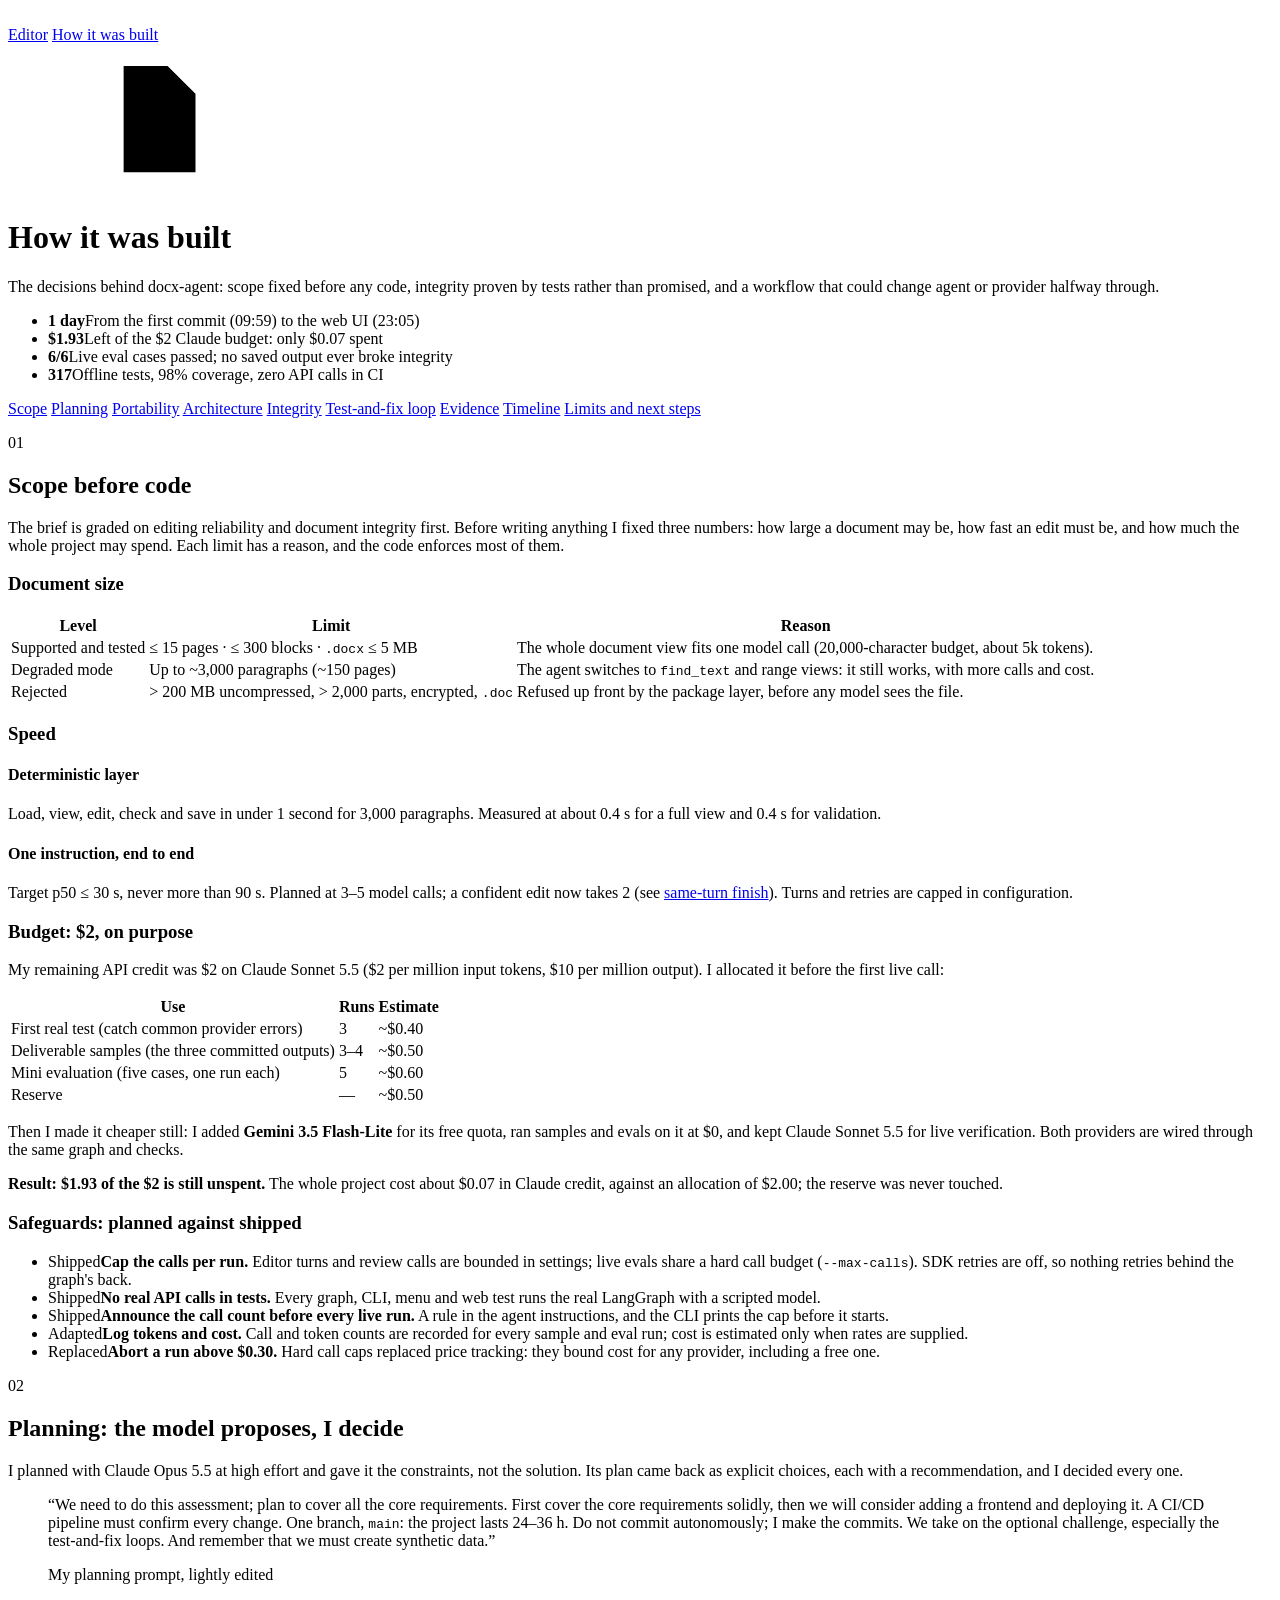
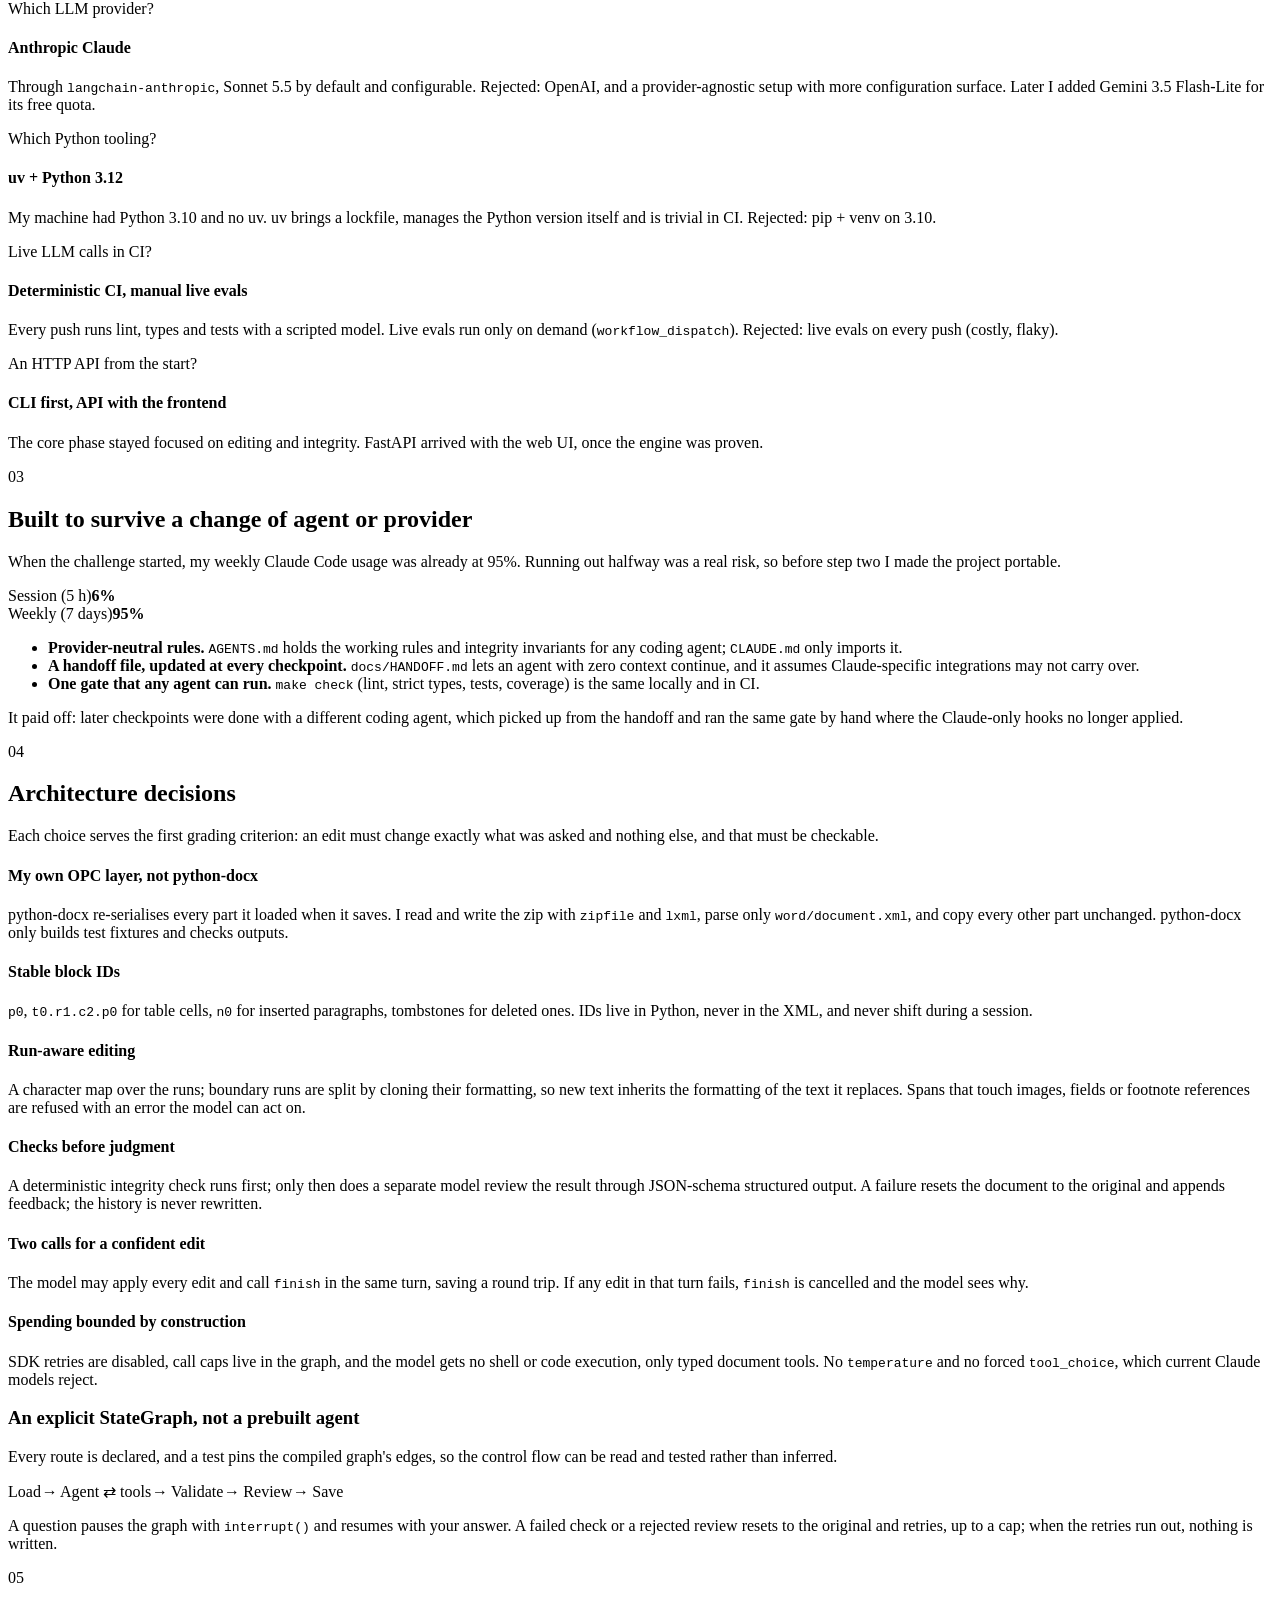
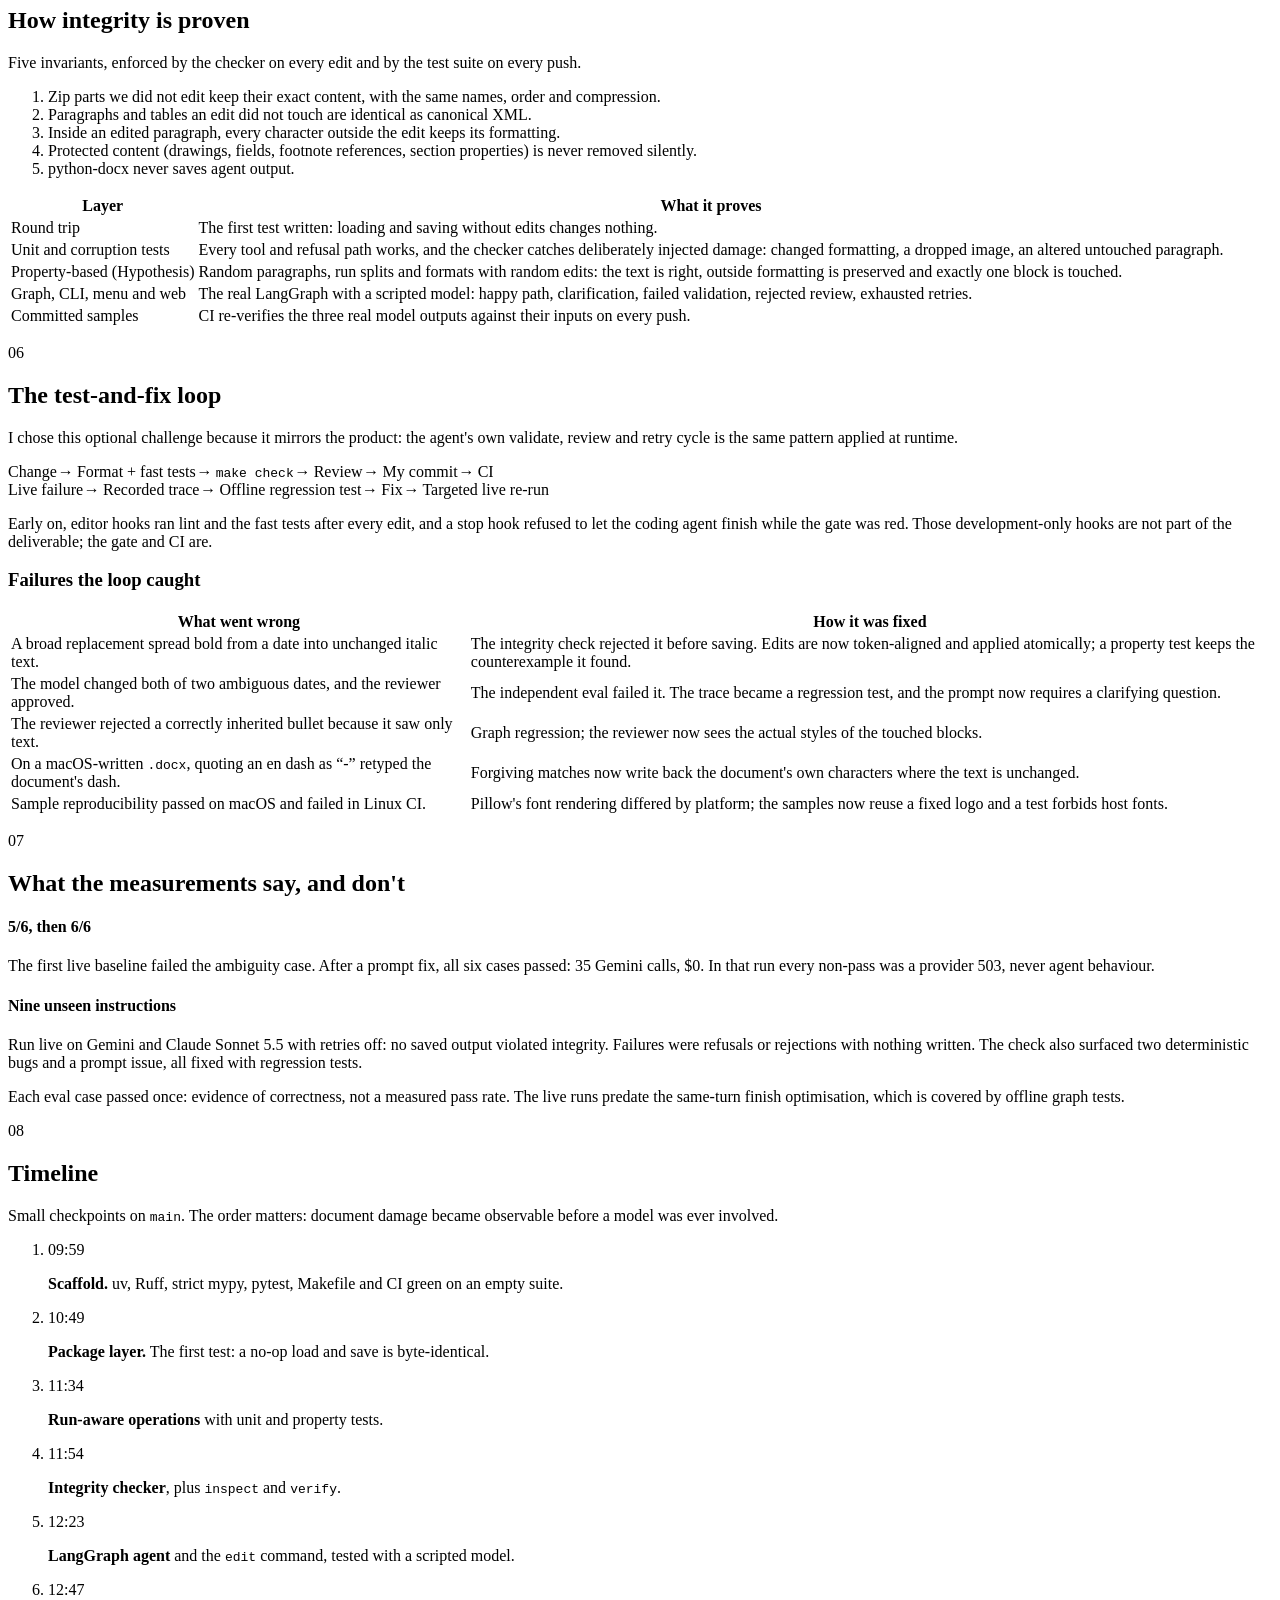
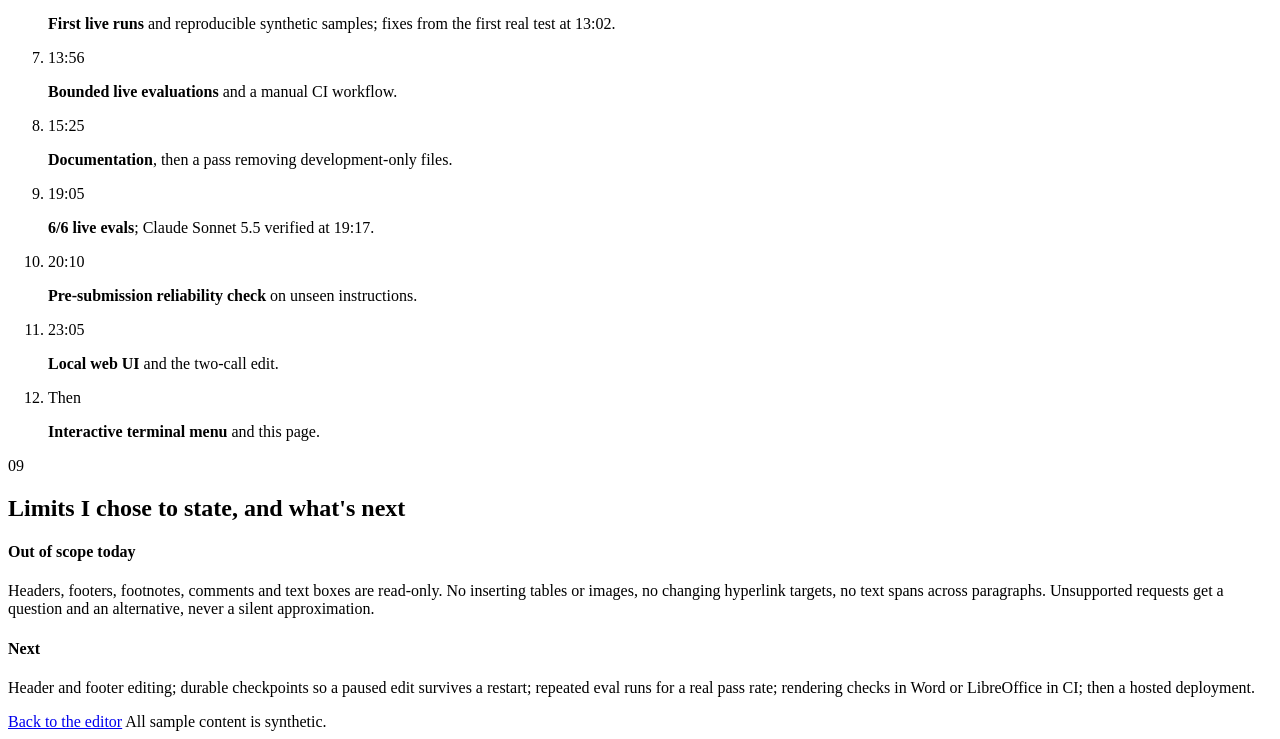
==== src/docx_agent/web/static/docs.html @ 36004777 "Final touches and small fixes" ====
<!doctype html>
<html lang="en">
<head>
  <meta charset="utf-8">
  <meta name="viewport" content="width=device-width, initial-scale=1">
  <meta name="theme-color" content="#f5f5f3">
  <title>How docx-agent was built</title>
  <meta name="description" content="The decisions behind docx-agent: scope set before code, integrity proven by tests, and a development loop built to survive a change of agent or provider.">
  <link rel="icon" href="data:image/svg+xml,%3Csvg xmlns='http://www.w3.org/2000/svg' viewBox='0 0 32 32'%3E%3Crect width='32' height='32' rx='7.2' fill='%23121316'/%3E%3Cpath d='M10 7.5h8l4.5 4.5v12.5H10z' fill='none' stroke='%23fff' stroke-width='1.75' stroke-linejoin='round'/%3E%3Cpath d='M13.5 16.5v5' stroke='%238db4ff' stroke-width='2' stroke-linecap='round'/%3E%3C/svg%3E">
  <link rel="preload" href="/static/fonts/MonaSans-latin.woff2" as="font" type="font/woff2" crossorigin>
  <link rel="stylesheet" href="/static/app.css">
</head>
<body>
  <svg width="0" height="0" class="sprite" aria-hidden="true">
    <symbol id="i-doc" viewBox="0 0 24 24"><path d="M6.5 3.5h7L18 8v12.5H6.5z"/><path d="M13.5 3.5V8H18"/></symbol>
  </svg>

  <main class="page page-docs">
    <nav class="topnav" aria-label="Sections">
      <a href="/">Editor</a>
      <a href="/docs" aria-current="page">How it was built</a>
    </nav>

    <header class="masthead">
      <div class="tile" aria-hidden="true">
        <svg class="glyph"><use href="#i-doc"/></svg>
        <span class="tile-caret"></span>
      </div>
      <h1>How it was built</h1>
      <p class="lede">The decisions behind docx-agent: scope fixed before any code, integrity proven by tests rather than promised, and a workflow that could change agent or provider halfway through.</p>
    </header>

    <ul class="facts" aria-label="Key figures">
      <li class="fact"><b>1 day</b><span>From the first commit (09:59) to the web UI (23:05)</span></li>
      <li class="fact"><b>$1.93</b><span>Left of the $2 Claude budget: only $0.07 spent</span></li>
      <li class="fact"><b>6/6</b><span>Live eval cases passed; no saved output ever broke integrity</span></li>
      <li class="fact"><b>317</b><span>Offline tests, 98% coverage, zero API calls in CI</span></li>
    </ul>

    <nav class="doc-index" aria-label="On this page">
      <a href="#scope">Scope</a>
      <a href="#planning">Planning</a>
      <a href="#portability">Portability</a>
      <a href="#architecture">Architecture</a>
      <a href="#integrity">Integrity</a>
      <a href="#loop">Test-and-fix loop</a>
      <a href="#evidence">Evidence</a>
      <a href="#timeline">Timeline</a>
      <a href="#limits">Limits and next steps</a>
    </nav>

    <!-- 01 -------------------------------------------------------------- -->
    <section class="doc-section" id="scope" aria-labelledby="scope-title">
      <p class="eyebrow">01</p>
      <h2 id="scope-title">Scope before code</h2>
      <p class="doc-lede">The brief is graded on editing reliability and document integrity first. Before writing anything I fixed three numbers: how large a document may be, how fast an edit must be, and how much the whole project may spend. Each limit has a reason, and the code enforces most of them.</p>

      <h3>Document size</h3>
      <div class="table-wrap">
        <table class="doc-table">
          <thead><tr><th scope="col">Level</th><th scope="col">Limit</th><th scope="col">Reason</th></tr></thead>
          <tbody>
            <tr><td>Supported and tested</td><td>≤ 15 pages · ≤ 300 blocks · <code>.docx</code> ≤ 5 MB</td><td>The whole document view fits one model call (20,000-character budget, about 5k tokens).</td></tr>
            <tr><td>Degraded mode</td><td>Up to ~3,000 paragraphs (~150 pages)</td><td>The agent switches to <code>find_text</code> and range views: it still works, with more calls and cost.</td></tr>
            <tr><td>Rejected</td><td>&gt; 200 MB uncompressed, &gt; 2,000 parts, encrypted, <code>.doc</code></td><td>Refused up front by the package layer, before any model sees the file.</td></tr>
          </tbody>
        </table>
      </div>

      <h3>Speed</h3>
      <div class="cards">
        <div class="card">
          <h4>Deterministic layer</h4>
          <p>Load, view, edit, check and save in under 1 second for 3,000 paragraphs. Measured at about 0.4 s for a full view and 0.4 s for validation.</p>
        </div>
        <div class="card">
          <h4>One instruction, end to end</h4>
          <p>Target p50 ≤ 30 s, never more than 90 s. Planned at 3–5 model calls; a confident edit now takes 2 (see <a href="#architecture">same-turn finish</a>). Turns and retries are capped in configuration.</p>
        </div>
      </div>

      <h3>Budget: $2, on purpose</h3>
      <p>My remaining API credit was $2 on Claude Sonnet 5.5 ($2 per million input tokens, $10 per million output). I allocated it before the first live call:</p>
      <div class="table-wrap">
        <table class="doc-table">
          <thead><tr><th scope="col">Use</th><th scope="col" class="num">Runs</th><th scope="col" class="num">Estimate</th></tr></thead>
          <tbody>
            <tr><td>First real test (catch common provider errors)</td><td class="num">3</td><td class="num">~$0.40</td></tr>
            <tr><td>Deliverable samples (the three committed outputs)</td><td class="num">3–4</td><td class="num">~$0.50</td></tr>
            <tr><td>Mini evaluation (five cases, one run each)</td><td class="num">5</td><td class="num">~$0.60</td></tr>
            <tr><td>Reserve</td><td class="num">—</td><td class="num">~$0.50</td></tr>
          </tbody>
        </table>
      </div>
      <p>Then I made it cheaper still: I added <b>Gemini 3.5 Flash-Lite</b> for its free quota, ran samples and evals on it at $0, and kept Claude Sonnet 5.5 for live verification. Both providers are wired through the same graph and checks.</p>
      <p class="callout"><b>Result: $1.93 of the $2 is still unspent.</b> The whole project cost about $0.07 in Claude credit, against an allocation of $2.00; the reserve was never touched.</p>

      <h3>Safeguards: planned against shipped</h3>
      <ul class="checklist">
        <li><span class="status is-shipped">Shipped</span><span><b>Cap the calls per run.</b> Editor turns and review calls are bounded in settings; live evals share a hard call budget (<code>--max-calls</code>). SDK retries are off, so nothing retries behind the graph's back.</span></li>
        <li><span class="status is-shipped">Shipped</span><span><b>No real API calls in tests.</b> Every graph, CLI, menu and web test runs the real LangGraph with a scripted model.</span></li>
        <li><span class="status is-shipped">Shipped</span><span><b>Announce the call count before every live run.</b> A rule in the agent instructions, and the CLI prints the cap before it starts.</span></li>
        <li><span class="status">Adapted</span><span><b>Log tokens and cost.</b> Call and token counts are recorded for every sample and eval run; cost is estimated only when rates are supplied.</span></li>
        <li><span class="status">Replaced</span><span><b>Abort a run above $0.30.</b> Hard call caps replaced price tracking: they bound cost for any provider, including a free one.</span></li>
      </ul>
    </section>

    <!-- 02 -------------------------------------------------------------- -->
    <section class="doc-section" id="planning" aria-labelledby="planning-title">
      <p class="eyebrow">02</p>
      <h2 id="planning-title">Planning: the model proposes, I decide</h2>
      <p class="doc-lede">I planned with Claude Opus 5.5 at high effort and gave it the constraints, not the solution. Its plan came back as explicit choices, each with a recommendation, and I decided every one.</p>

      <blockquote class="prompt">
        <p>“We need to do this assessment; plan to cover all the core requirements. First cover the core requirements solidly, then we will consider adding a frontend and deploying it. A CI/CD pipeline must confirm every change. One branch, <code>main</code>: the project lasts 24–36 h. Do not commit autonomously; I make the commits. We take on the optional challenge, especially the test-and-fix loops. And remember that we must create synthetic data.”</p>
        <footer>My planning prompt, lightly edited</footer>
      </blockquote>

      <div class="cards">
        <div class="card">
          <p class="card-q">Which LLM provider?</p>
          <h4>Anthropic Claude</h4>
          <p>Through <code>langchain-anthropic</code>, Sonnet 5.5 by default and configurable. Rejected: OpenAI, and a provider-agnostic setup with more configuration surface. Later I added Gemini 3.5 Flash-Lite for its free quota.</p>
        </div>
        <div class="card">
          <p class="card-q">Which Python tooling?</p>
          <h4>uv + Python 3.12</h4>
          <p>My machine had Python 3.10 and no uv. uv brings a lockfile, manages the Python version itself and is trivial in CI. Rejected: pip + venv on 3.10.</p>
        </div>
        <div class="card">
          <p class="card-q">Live LLM calls in CI?</p>
          <h4>Deterministic CI, manual live evals</h4>
          <p>Every push runs lint, types and tests with a scripted model. Live evals run only on demand (<code>workflow_dispatch</code>). Rejected: live evals on every push (costly, flaky).</p>
        </div>
        <div class="card">
          <p class="card-q">An HTTP API from the start?</p>
          <h4>CLI first, API with the frontend</h4>
          <p>The core phase stayed focused on editing and integrity. FastAPI arrived with the web UI, once the engine was proven.</p>
        </div>
      </div>
    </section>

    <!-- 03 -------------------------------------------------------------- -->
    <section class="doc-section" id="portability" aria-labelledby="portability-title">
      <p class="eyebrow">03</p>
      <h2 id="portability-title">Built to survive a change of agent or provider</h2>
      <p class="doc-lede">When the challenge started, my weekly Claude Code usage was already at 95%. Running out halfway was a real risk, so before step two I made the project portable.</p>
      <div class="usage" role="img" aria-label="Claude Code usage at the start: session 6%, weekly 95%">
        <div class="usage-row"><span>Session (5 h)</span><span class="usage-bar"><i style="width: 6%"></i></span><b>6%</b></div>
        <div class="usage-row"><span>Weekly (7 days)</span><span class="usage-bar is-high"><i style="width: 95%"></i></span><b>95%</b></div>
      </div>
      <ul class="plain-list">
        <li><b>Provider-neutral rules.</b> <code>AGENTS.md</code> holds the working rules and integrity invariants for any coding agent; <code>CLAUDE.md</code> only imports it.</li>
        <li><b>A handoff file, updated at every checkpoint.</b> <code>docs/HANDOFF.md</code> lets an agent with zero context continue, and it assumes Claude-specific integrations may not carry over.</li>
        <li><b>One gate that any agent can run.</b> <code>make check</code> (lint, strict types, tests, coverage) is the same locally and in CI.</li>
      </ul>
      <p class="callout">It paid off: later checkpoints were done with a different coding agent, which picked up from the handoff and ran the same gate by hand where the Claude-only hooks no longer applied.</p>
    </section>

    <!-- 04 -------------------------------------------------------------- -->
    <section class="doc-section" id="architecture" aria-labelledby="architecture-title">
      <p class="eyebrow">04</p>
      <h2 id="architecture-title">Architecture decisions</h2>
      <p class="doc-lede">Each choice serves the first grading criterion: an edit must change exactly what was asked and nothing else, and that must be checkable.</p>

      <div class="cards">
        <div class="card">
          <h4>My own OPC layer, not python-docx</h4>
          <p>python-docx re-serialises every part it loaded when it saves. I read and write the zip with <code>zipfile</code> and <code>lxml</code>, parse only <code>word/document.xml</code>, and copy every other part unchanged. python-docx only builds test fixtures and checks outputs.</p>
        </div>
        <div class="card">
          <h4>Stable block IDs</h4>
          <p><code>p0</code>, <code>t0.r1.c2.p0</code> for table cells, <code>n0</code> for inserted paragraphs, tombstones for deleted ones. IDs live in Python, never in the XML, and never shift during a session.</p>
        </div>
        <div class="card">
          <h4>Run-aware editing</h4>
          <p>A character map over the runs; boundary runs are split by cloning their formatting, so new text inherits the formatting of the text it replaces. Spans that touch images, fields or footnote references are refused with an error the model can act on.</p>
        </div>
        <div class="card">
          <h4>Checks before judgment</h4>
          <p>A deterministic integrity check runs first; only then does a separate model review the result through JSON-schema structured output. A failure resets the document to the original and appends feedback; the history is never rewritten.</p>
        </div>
        <div class="card">
          <h4>Two calls for a confident edit</h4>
          <p>The model may apply every edit and call <code>finish</code> in the same turn, saving a round trip. If any edit in that turn fails, <code>finish</code> is cancelled and the model sees why.</p>
        </div>
        <div class="card">
          <h4>Spending bounded by construction</h4>
          <p>SDK retries are disabled, call caps live in the graph, and the model gets no shell or code execution, only typed document tools. No <code>temperature</code> and no forced <code>tool_choice</code>, which current Claude models reject.</p>
        </div>
      </div>

      <h3>An explicit StateGraph, not a prebuilt agent</h3>
      <p>Every route is declared, and a test pins the compiled graph's edges, so the control flow can be read and tested rather than inferred.</p>
      <div class="flow" aria-label="Graph: load, agent and tools, validate, review, save">
        <span>Load</span><i aria-hidden="true">→</i>
        <span>Agent ⇄ tools</span><i aria-hidden="true">→</i>
        <span>Validate</span><i aria-hidden="true">→</i>
        <span>Review</span><i aria-hidden="true">→</i>
        <span class="is-end">Save</span>
      </div>
      <p class="caption flow-note">A question pauses the graph with <code>interrupt()</code> and resumes with your answer. A failed check or a rejected review resets to the original and retries, up to a cap; when the retries run out, nothing is written.</p>
    </section>

    <!-- 05 -------------------------------------------------------------- -->
    <section class="doc-section" id="integrity" aria-labelledby="integrity-title">
      <p class="eyebrow">05</p>
      <h2 id="integrity-title">How integrity is proven</h2>
      <p class="doc-lede">Five invariants, enforced by the checker on every edit and by the test suite on every push.</p>
      <ol class="invariants">
        <li>Zip parts we did not edit keep their exact content, with the same names, order and compression.</li>
        <li>Paragraphs and tables an edit did not touch are identical as canonical XML.</li>
        <li>Inside an edited paragraph, every character outside the edit keeps its formatting.</li>
        <li>Protected content (drawings, fields, footnote references, section properties) is never removed silently.</li>
        <li>python-docx never saves agent output.</li>
      </ol>
      <div class="table-wrap">
        <table class="doc-table">
          <thead><tr><th scope="col">Layer</th><th scope="col">What it proves</th></tr></thead>
          <tbody>
            <tr><td>Round trip</td><td>The first test written: loading and saving without edits changes nothing.</td></tr>
            <tr><td>Unit and corruption tests</td><td>Every tool and refusal path works, and the checker catches deliberately injected damage: changed formatting, a dropped image, an altered untouched paragraph.</td></tr>
            <tr><td>Property-based (Hypothesis)</td><td>Random paragraphs, run splits and formats with random edits: the text is right, outside formatting is preserved and exactly one block is touched.</td></tr>
            <tr><td>Graph, CLI, menu and web</td><td>The real LangGraph with a scripted model: happy path, clarification, failed validation, rejected review, exhausted retries.</td></tr>
            <tr><td>Committed samples</td><td>CI re-verifies the three real model outputs against their inputs on every push.</td></tr>
          </tbody>
        </table>
      </div>
    </section>

    <!-- 06 -------------------------------------------------------------- -->
    <section class="doc-section" id="loop" aria-labelledby="loop-title">
      <p class="eyebrow">06</p>
      <h2 id="loop-title">The test-and-fix loop</h2>
      <p class="doc-lede">I chose this optional challenge because it mirrors the product: the agent's own validate, review and retry cycle is the same pattern applied at runtime.</p>
      <div class="flow" aria-label="Development loop">
        <span>Change</span><i aria-hidden="true">→</i>
        <span>Format + fast tests</span><i aria-hidden="true">→</i>
        <span><code>make check</code></span><i aria-hidden="true">→</i>
        <span>Review</span><i aria-hidden="true">→</i>
        <span>My commit</span><i aria-hidden="true">→</i>
        <span class="is-end">CI</span>
      </div>
      <div class="flow" aria-label="Live failure loop">
        <span>Live failure</span><i aria-hidden="true">→</i>
        <span>Recorded trace</span><i aria-hidden="true">→</i>
        <span>Offline regression test</span><i aria-hidden="true">→</i>
        <span>Fix</span><i aria-hidden="true">→</i>
        <span class="is-end">Targeted live re-run</span>
      </div>
      <p>Early on, editor hooks ran lint and the fast tests after every edit, and a stop hook refused to let the coding agent finish while the gate was red. Those development-only hooks are not part of the deliverable; the gate and CI are.</p>

      <h3>Failures the loop caught</h3>
      <div class="table-wrap">
        <table class="doc-table">
          <thead><tr><th scope="col">What went wrong</th><th scope="col">How it was fixed</th></tr></thead>
          <tbody>
            <tr><td>A broad replacement spread bold from a date into unchanged italic text.</td><td>The integrity check rejected it before saving. Edits are now token-aligned and applied atomically; a property test keeps the counterexample it found.</td></tr>
            <tr><td>The model changed both of two ambiguous dates, and the reviewer approved.</td><td>The independent eval failed it. The trace became a regression test, and the prompt now requires a clarifying question.</td></tr>
            <tr><td>The reviewer rejected a correctly inherited bullet because it saw only text.</td><td>Graph regression; the reviewer now sees the actual styles of the touched blocks.</td></tr>
            <tr><td>On a macOS-written <code>.docx</code>, quoting an en dash as “-” retyped the document's dash.</td><td>Forgiving matches now write back the document's own characters where the text is unchanged.</td></tr>
            <tr><td>Sample reproducibility passed on macOS and failed in Linux CI.</td><td>Pillow's font rendering differed by platform; the samples now reuse a fixed logo and a test forbids host fonts.</td></tr>
          </tbody>
        </table>
      </div>
    </section>

    <!-- 07 -------------------------------------------------------------- -->
    <section class="doc-section" id="evidence" aria-labelledby="evidence-title">
      <p class="eyebrow">07</p>
      <h2 id="evidence-title">What the measurements say, and don't</h2>
      <div class="cards">
        <div class="card">
          <h4>5/6, then 6/6</h4>
          <p>The first live baseline failed the ambiguity case. After a prompt fix, all six cases passed: 35 Gemini calls, $0. In that run every non-pass was a provider 503, never agent behaviour.</p>
        </div>
        <div class="card">
          <h4>Nine unseen instructions</h4>
          <p>Run live on Gemini and Claude Sonnet 5.5 with retries off: no saved output violated integrity. Failures were refusals or rejections with nothing written. The check also surfaced two deterministic bugs and a prompt issue, all fixed with regression tests.</p>
        </div>
      </div>
      <p class="callout">Each eval case passed once: evidence of correctness, not a measured pass rate. The live runs predate the same-turn finish optimisation, which is covered by offline graph tests.</p>
    </section>

    <!-- 08 -------------------------------------------------------------- -->
    <section class="doc-section" id="timeline" aria-labelledby="timeline-title">
      <p class="eyebrow">08</p>
      <h2 id="timeline-title">Timeline</h2>
      <p class="doc-lede">Small checkpoints on <code>main</code>. The order matters: document damage became observable before a model was ever involved.</p>
      <ol class="timeline">
        <li><time>09:59</time><p><b>Scaffold.</b> uv, Ruff, strict mypy, pytest, Makefile and CI green on an empty suite.</p></li>
        <li><time>10:49</time><p><b>Package layer.</b> The first test: a no-op load and save is byte-identical.</p></li>
        <li><time>11:34</time><p><b>Run-aware operations</b> with unit and property tests.</p></li>
        <li><time>11:54</time><p><b>Integrity checker</b>, plus <code>inspect</code> and <code>verify</code>.</p></li>
        <li><time>12:23</time><p><b>LangGraph agent</b> and the <code>edit</code> command, tested with a scripted model.</p></li>
        <li><time>12:47</time><p><b>First live runs</b> and reproducible synthetic samples; fixes from the first real test at 13:02.</p></li>
        <li><time>13:56</time><p><b>Bounded live evaluations</b> and a manual CI workflow.</p></li>
        <li><time>15:25</time><p><b>Documentation</b>, then a pass removing development-only files.</p></li>
        <li><time>19:05</time><p><b>6/6 live evals</b>; Claude Sonnet 5.5 verified at 19:17.</p></li>
        <li><time>20:10</time><p><b>Pre-submission reliability check</b> on unseen instructions.</p></li>
        <li><time>23:05</time><p><b>Local web UI</b> and the two-call edit.</p></li>
        <li><time>Then</time><p><b>Interactive terminal menu</b> and this page.</p></li>
      </ol>
    </section>

    <!-- 09 -------------------------------------------------------------- -->
    <section class="doc-section" id="limits" aria-labelledby="limits-title">
      <p class="eyebrow">09</p>
      <h2 id="limits-title">Limits I chose to state, and what's next</h2>
      <div class="cards">
        <div class="card">
          <h4>Out of scope today</h4>
          <p>Headers, footers, footnotes, comments and text boxes are read-only. No inserting tables or images, no changing hyperlink targets, no text spans across paragraphs. Unsupported requests get a question and an alternative, never a silent approximation.</p>
        </div>
        <div class="card">
          <h4>Next</h4>
          <p>Header and footer editing; durable checkpoints so a paused edit survives a restart; repeated eval runs for a real pass rate; rendering checks in Word or LibreOffice in CI; then a hosted deployment.</p>
        </div>
      </div>
    </section>

    <footer class="foot caption">
      <a class="action-link small" href="/">Back to the editor</a>
      <span>All sample content is synthetic.</span>
    </footer>
  </main>
</body>
</html>
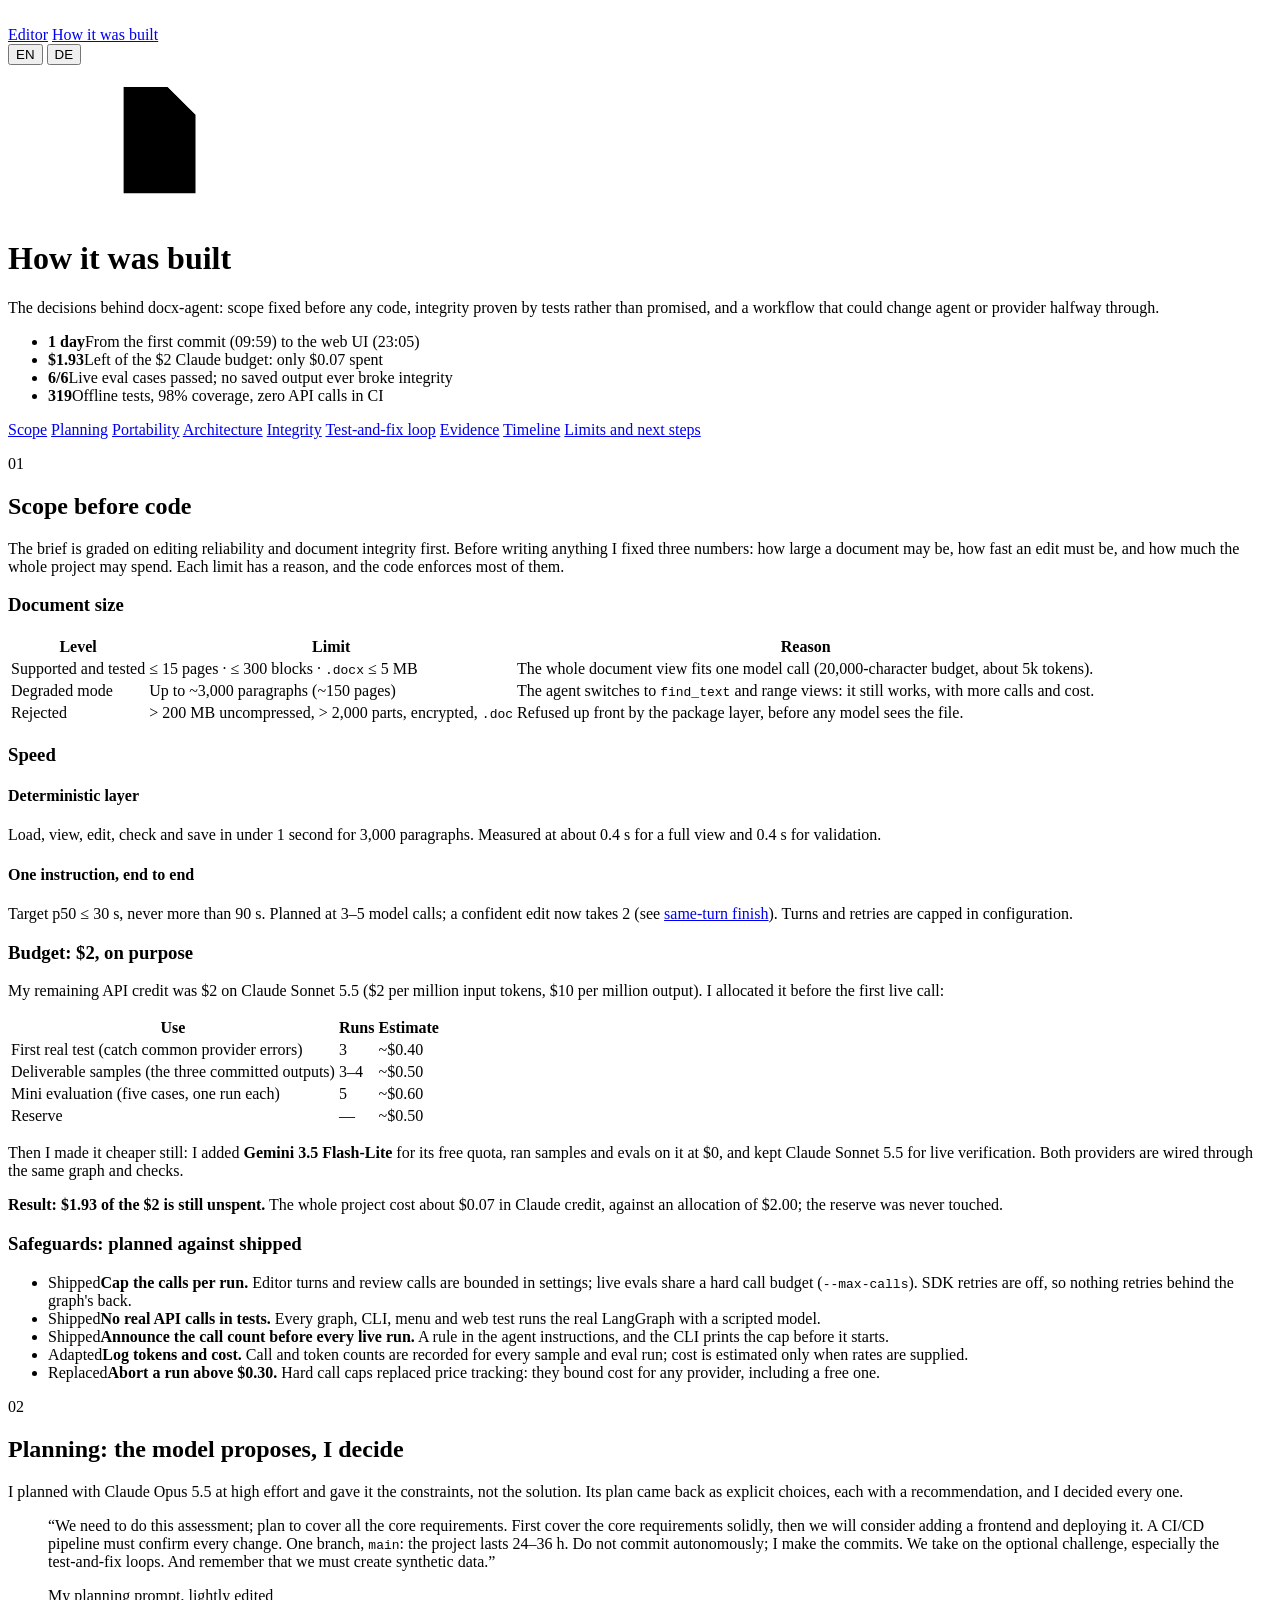
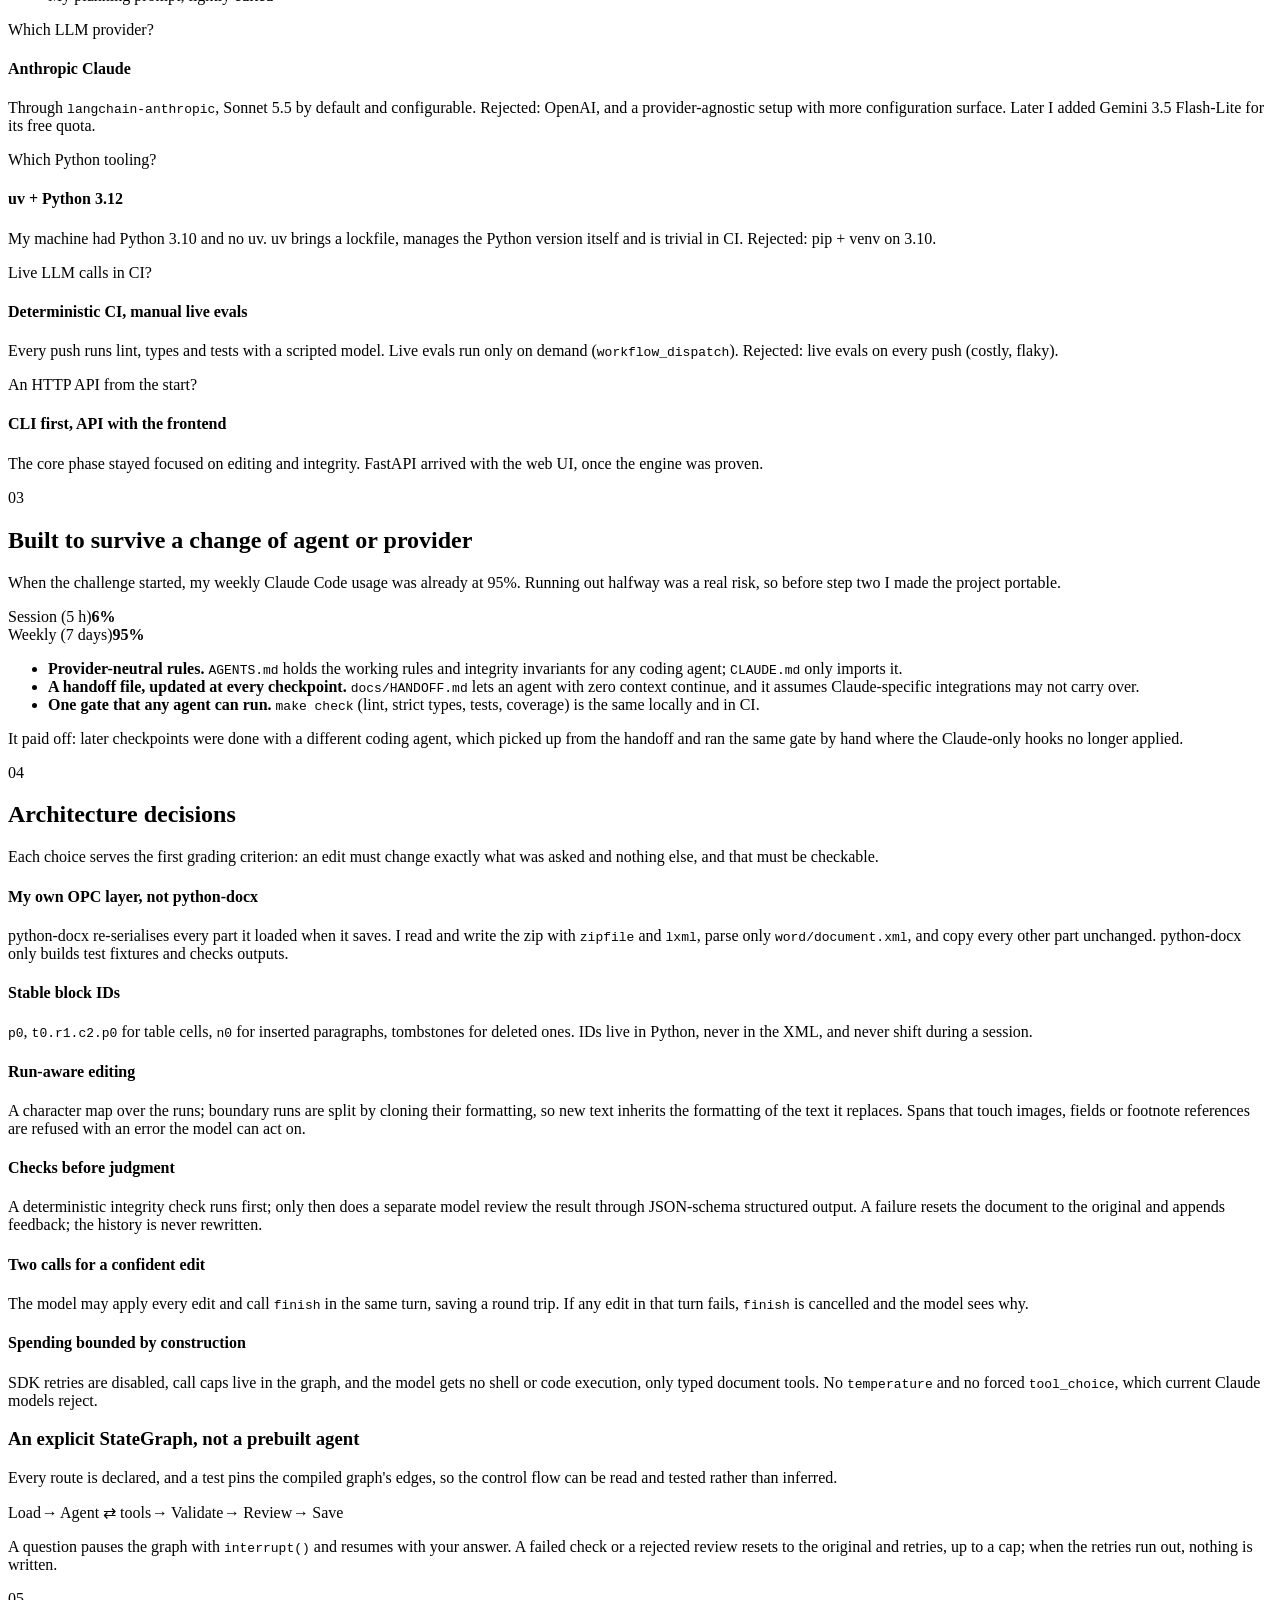
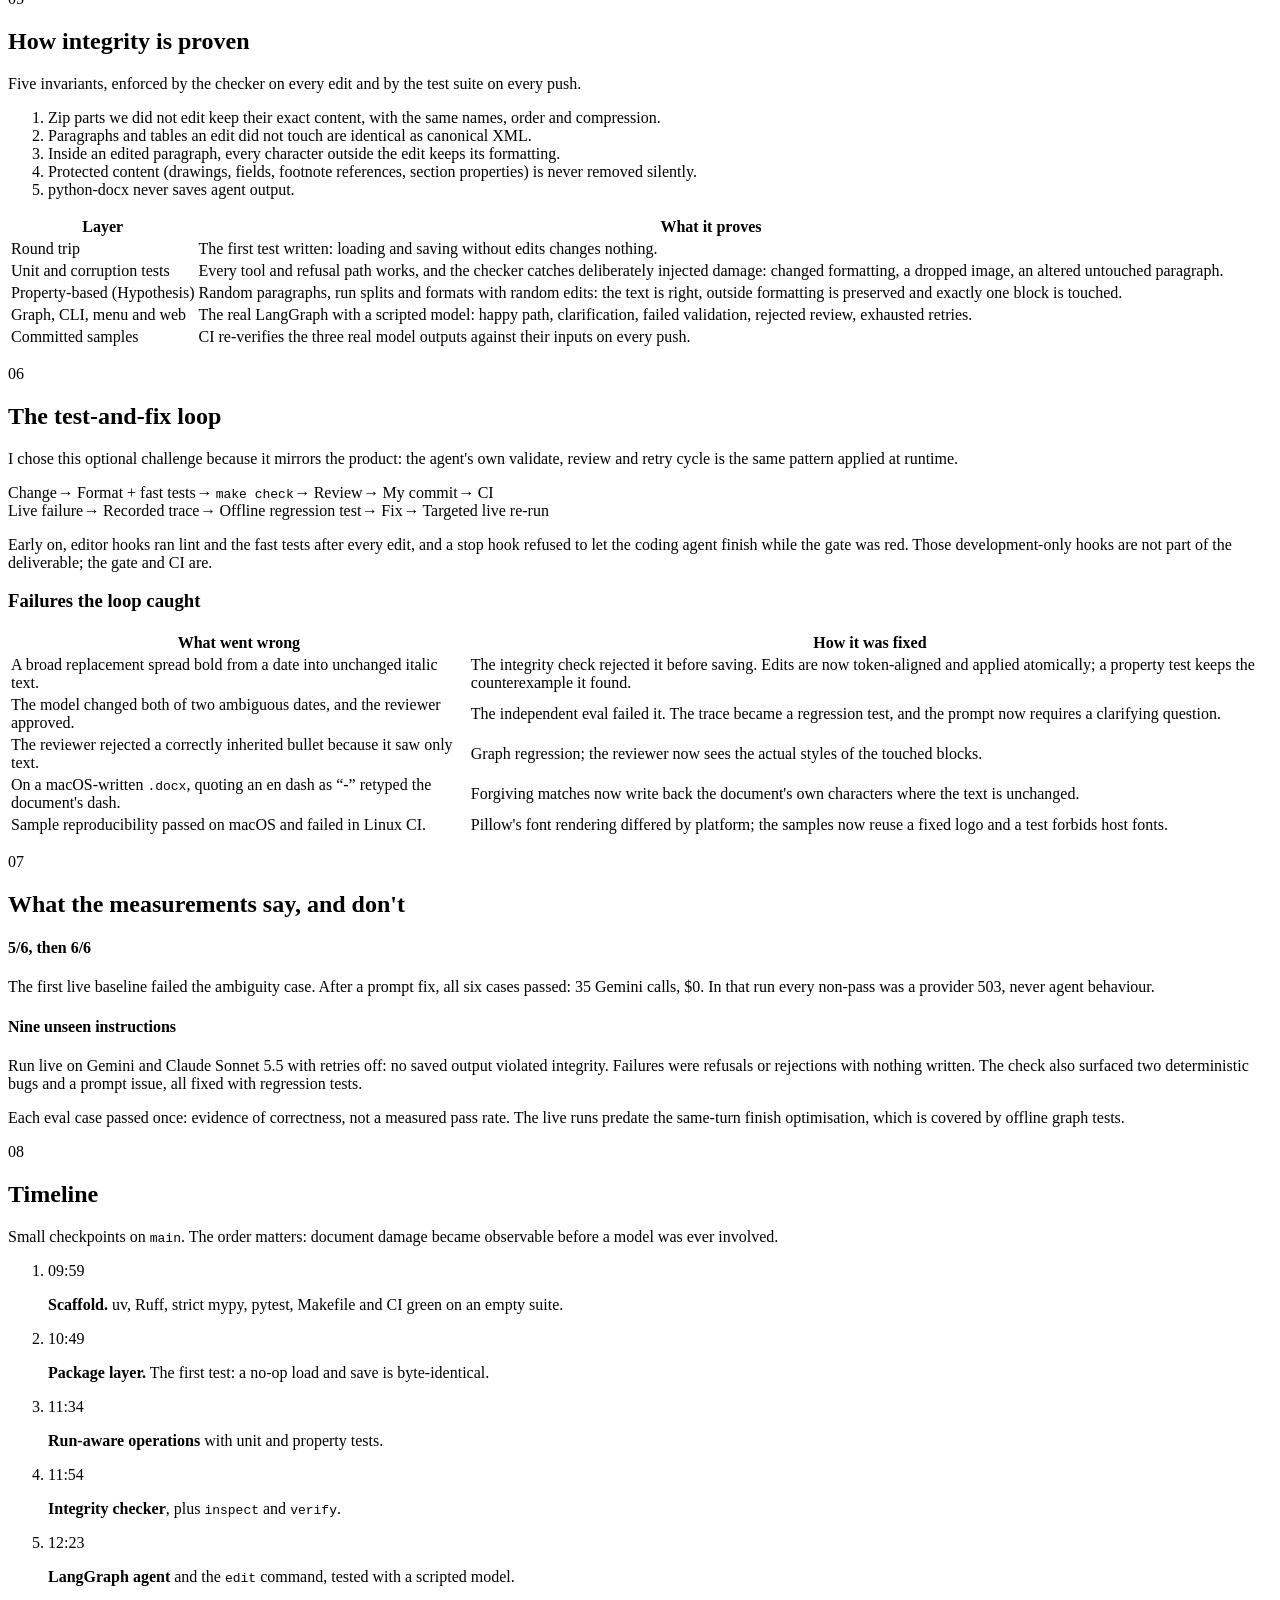
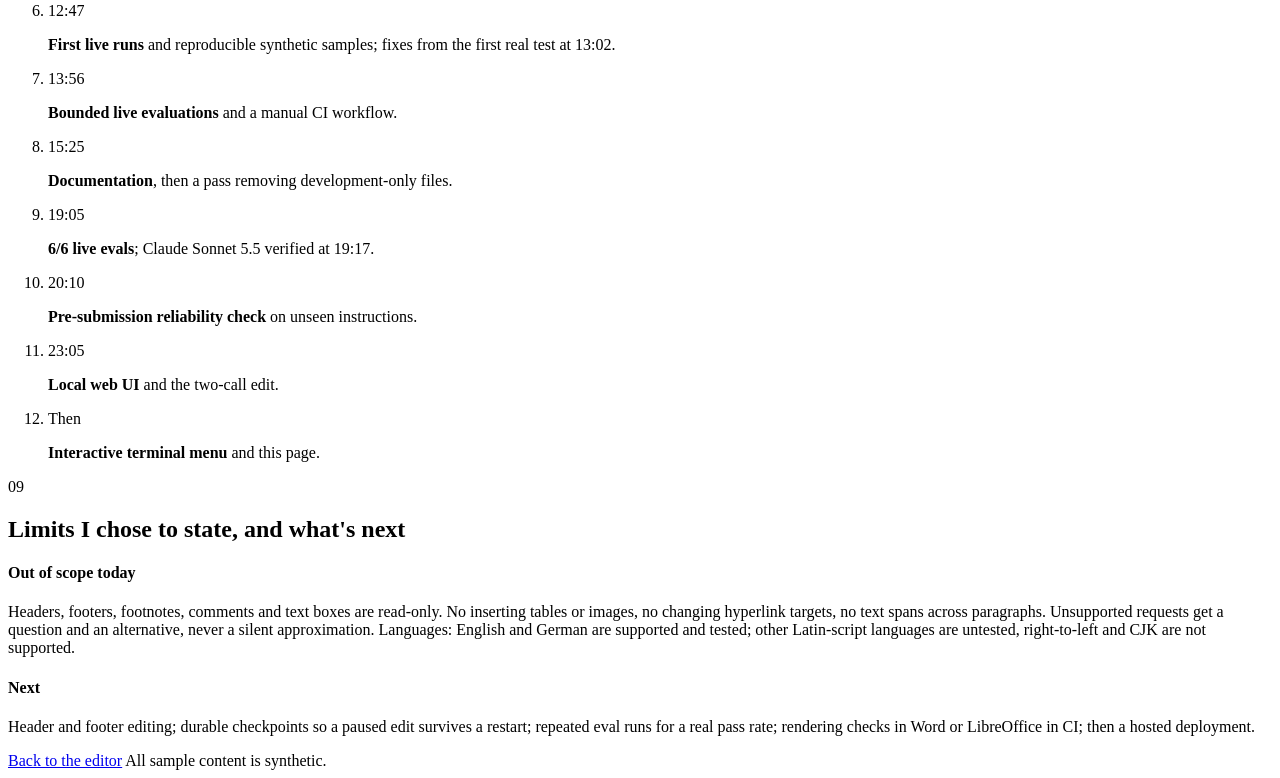
==== commit ba383701: "Add german for the website" ====
--- a/src/docx_agent/web/static/docs.html
+++ b/src/docx_agent/web/static/docs.html
@@ -9,17 +9,26 @@
   <link rel="icon" href="data:image/svg+xml,%3Csvg xmlns='http://www.w3.org/2000/svg' viewBox='0 0 32 32'%3E%3Crect width='32' height='32' rx='7.2' fill='%23121316'/%3E%3Cpath d='M10 7.5h8l4.5 4.5v12.5H10z' fill='none' stroke='%23fff' stroke-width='1.75' stroke-linejoin='round'/%3E%3Cpath d='M13.5 16.5v5' stroke='%238db4ff' stroke-width='2' stroke-linecap='round'/%3E%3C/svg%3E">
   <link rel="preload" href="/static/fonts/MonaSans-latin.woff2" as="font" type="font/woff2" crossorigin>
   <link rel="stylesheet" href="/static/app.css">
+  <script type="module" src="/static/i18n.js"></script>
 </head>
-<body>
+<body data-title-key="docs.title">
   <svg width="0" height="0" class="sprite" aria-hidden="true">
     <symbol id="i-doc" viewBox="0 0 24 24"><path d="M6.5 3.5h7L18 8v12.5H6.5z"/><path d="M13.5 3.5V8H18"/></symbol>
   </svg>
 
   <main class="page page-docs">
-    <nav class="topnav" aria-label="Sections">
-      <a href="/">Editor</a>
-      <a href="/docs" aria-current="page">How it was built</a>
-    </nav>
+    <div class="topbar">
+      <nav class="topnav" aria-label="Sections" data-i18n-aria="nav.label">
+        <a href="/" data-i18n="nav.editor">Editor</a>
+        <a href="/docs" aria-current="page" data-i18n="nav.docs">How it was built</a>
+      </nav>
+      <div class="langswitch" role="group" aria-label="Language" data-i18n-aria="lang.label">
+        <button type="button" data-set-lang="en" lang="en" aria-pressed="true">EN</button>
+        <button type="button" data-set-lang="de" lang="de" aria-pressed="false">DE</button>
+      </div>
+    </div>
+
+    <div data-lang="en" lang="en">
 
     <header class="masthead">
       <div class="tile" aria-hidden="true">
@@ -34,7 +43,7 @@
       <li class="fact"><b>1 day</b><span>From the first commit (09:59) to the web UI (23:05)</span></li>
       <li class="fact"><b>$1.93</b><span>Left of the $2 Claude budget: only $0.07 spent</span></li>
       <li class="fact"><b>6/6</b><span>Live eval cases passed; no saved output ever broke integrity</span></li>
-      <li class="fact"><b>317</b><span>Offline tests, 98% coverage, zero API calls in CI</span></li>
+      <li class="fact"><b>319</b><span>Offline tests, 98% coverage, zero API calls in CI</span></li>
     </ul>
 
     <nav class="doc-index" aria-label="On this page">
@@ -310,7 +319,7 @@
       <div class="cards">
         <div class="card">
           <h4>Out of scope today</h4>
-          <p>Headers, footers, footnotes, comments and text boxes are read-only. No inserting tables or images, no changing hyperlink targets, no text spans across paragraphs. Unsupported requests get a question and an alternative, never a silent approximation.</p>
+          <p>Headers, footers, footnotes, comments and text boxes are read-only. No inserting tables or images, no changing hyperlink targets, no text spans across paragraphs. Unsupported requests get a question and an alternative, never a silent approximation. Languages: English and German are supported and tested; other Latin-script languages are untested, right-to-left and CJK are not supported.</p>
         </div>
         <div class="card">
           <h4>Next</h4>
@@ -323,6 +332,312 @@
       <a class="action-link small" href="/">Back to the editor</a>
       <span>All sample content is synthetic.</span>
     </footer>
+    </div>
+
+    <div data-lang="de" lang="de" hidden>
+    <header class="masthead">
+      <div class="tile" aria-hidden="true">
+        <svg class="glyph"><use href="#i-doc"/></svg>
+        <span class="tile-caret"></span>
+      </div>
+      <h1>Wie es entstand</h1>
+      <p class="lede">Die Entscheidungen hinter docx-agent: Umfang festgelegt, bevor Code entstand, Integrität durch Tests belegt statt versprochen, und ein Ablauf, der mittendrin Agent oder Anbieter wechseln konnte.</p>
+    </header>
+
+    <ul class="facts" aria-label="Kennzahlen">
+      <li class="fact"><b>1 Tag</b><span>Vom ersten Commit (09:59) bis zur Web-Oberfläche (23:05)</span></li>
+      <li class="fact"><b>$1,93</b><span>Vom $2-Budget für Claude übrig: nur $0,07 ausgegeben</span></li>
+      <li class="fact"><b>6/6</b><span>Live-Evaluationsfälle bestanden; keine gespeicherte Ausgabe verletzte je die Integrität</span></li>
+      <li class="fact"><b>319</b><span>Offline-Tests, 98 % Coverage, keine API-Aufrufe in CI</span></li>
+    </ul>
+
+    <nav class="doc-index" aria-label="Auf dieser Seite">
+      <a href="#de-scope">Umfang</a>
+      <a href="#de-planning">Planung</a>
+      <a href="#de-portability">Portabilität</a>
+      <a href="#de-architecture">Architektur</a>
+      <a href="#de-integrity">Integrität</a>
+      <a href="#de-loop">Test-und-Fix-Schleife</a>
+      <a href="#de-evidence">Nachweise</a>
+      <a href="#de-timeline">Zeitleiste</a>
+      <a href="#de-limits">Grenzen und nächste Schritte</a>
+    </nav>
+
+    <!-- 01 -------------------------------------------------------------- -->
+    <section class="doc-section" id="de-scope" aria-labelledby="de-scope-title">
+      <p class="eyebrow">01</p>
+      <h2 id="de-scope-title">Umfang vor Code</h2>
+      <p class="doc-lede">Bewertet wird zuerst die Zuverlässigkeit der Bearbeitung und die Integrität des Dokuments. Bevor ich etwas schrieb, legte ich drei Zahlen fest: wie groß ein Dokument sein darf, wie schnell eine Bearbeitung sein muss und wie viel das ganze Projekt kosten darf. Jede Grenze hat einen Grund, und der Code setzt die meisten davon durch.</p>
+
+      <h3>Dokumentgröße</h3>
+      <div class="table-wrap">
+        <table class="doc-table">
+          <thead><tr><th scope="col">Stufe</th><th scope="col">Grenze</th><th scope="col">Grund</th></tr></thead>
+          <tbody>
+            <tr><td>Unterstützt und getestet</td><td>≤ 15 Seiten · ≤ 300 Blöcke · <code>.docx</code> ≤ 5 MB</td><td>Die gesamte Dokumentansicht passt in einen Modellaufruf (20.000 Zeichen, etwa 5k Tokens).</td></tr>
+            <tr><td>Eingeschränkter Modus</td><td>Bis ~3.000 Absätze (~150 Seiten)</td><td>Der Agent nutzt <code>find_text</code> und Bereichsansichten: Es funktioniert weiter, mit mehr Aufrufen und Kosten.</td></tr>
+            <tr><td>Abgelehnt</td><td>&gt; 200 MB entpackt, &gt; 2.000 Teile, verschlüsselt, <code>.doc</code></td><td>Die Paketschicht lehnt sie ab, bevor ein Modell die Datei sieht.</td></tr>
+          </tbody>
+        </table>
+      </div>
+
+      <h3>Geschwindigkeit</h3>
+      <div class="cards">
+        <div class="card">
+          <h4>Deterministische Schicht</h4>
+          <p>Laden, Ansicht, Bearbeiten, Prüfen und Speichern in unter 1 Sekunde für 3.000 Absätze. Gemessen: etwa 0,4 s für die vollständige Ansicht und 0,4 s für die Validierung.</p>
+        </div>
+        <div class="card">
+          <h4>Eine Anweisung, von Anfang bis Ende</h4>
+          <p>Ziel p50 ≤ 30 s, nie mehr als 90 s. Geplant waren 3–5 Modellaufrufe; eine sichere Bearbeitung braucht jetzt 2 (siehe <a href="#de-architecture">Abschluss im selben Zug</a>). Züge und Wiederholungen sind in der Konfiguration begrenzt.</p>
+        </div>
+      </div>
+
+      <h3>Budget: $2, mit Absicht</h3>
+      <p>Mein verbleibendes API-Guthaben betrug $2 für Claude Sonnet 5.5 ($2 pro Million Eingabe-Tokens, $10 pro Million Ausgabe-Tokens). Ich habe es vor dem ersten Live-Aufruf verteilt:</p>
+      <div class="table-wrap">
+        <table class="doc-table">
+          <thead><tr><th scope="col">Verwendung</th><th scope="col" class="num">Läufe</th><th scope="col" class="num">Schätzung</th></tr></thead>
+          <tbody>
+            <tr><td>Erster echter Test (typische Anbieterfehler finden)</td><td class="num">3</td><td class="num">~$0,40</td></tr>
+            <tr><td>Abzugebende Beispiele (die drei committeten Ausgaben)</td><td class="num">3–4</td><td class="num">~$0,50</td></tr>
+            <tr><td>Mini-Evaluation (fünf Fälle, je ein Lauf)</td><td class="num">5</td><td class="num">~$0,60</td></tr>
+            <tr><td>Reserve</td><td class="num">—</td><td class="num">~$0,50</td></tr>
+          </tbody>
+        </table>
+      </div>
+      <p>Dann habe ich es noch günstiger gemacht: Ich habe <b>Gemini 3.5 Flash-Lite</b> wegen seines kostenlosen Kontingents ergänzt, Beispiele und Evaluationen damit für $0 ausgeführt und Claude Sonnet 5.5 für die Live-Verifikation behalten. Beide Anbieter laufen durch denselben Graphen und dieselben Prüfungen.</p>
+      <p class="callout"><b>Ergebnis: $1,93 der $2 sind noch nicht ausgegeben.</b> Das gesamte Projekt kostete etwa $0,07 Claude-Guthaben bei einer Zuteilung von $2,00; die Reserve wurde nie angetastet.</p>
+
+      <h3>Schutzmaßnahmen: geplant und umgesetzt</h3>
+      <ul class="checklist">
+        <li><span class="status is-shipped">Umgesetzt</span><span><b>Aufrufe pro Lauf begrenzen.</b> Editor-Züge und Review-Aufrufe sind in den Einstellungen begrenzt; Live-Evaluationen teilen sich ein hartes Aufrufbudget (<code>--max-calls</code>). SDK-Wiederholungen sind aus, nichts wiederholt sich am Graphen vorbei.</span></li>
+        <li><span class="status is-shipped">Umgesetzt</span><span><b>Keine echten API-Aufrufe in Tests.</b> Jeder Graph-, CLI-, Menü- und Web-Test führt den echten LangGraph mit einem Skript-Modell aus.</span></li>
+        <li><span class="status is-shipped">Umgesetzt</span><span><b>Aufrufzahl vor jedem Live-Lauf ankündigen.</b> Eine Regel in den Agent-Anweisungen, und die CLI zeigt das Limit vor dem Start.</span></li>
+        <li><span class="status">Angepasst</span><span><b>Tokens und Kosten protokollieren.</b> Aufruf- und Token-Zahlen werden für jeden Beispiel- und Evaluationslauf erfasst; Kosten werden nur geschätzt, wenn Preise angegeben sind.</span></li>
+        <li><span class="status">Ersetzt</span><span><b>Lauf über $0,30 abbrechen.</b> Harte Aufrufgrenzen ersetzen die Preisverfolgung: Sie begrenzen die Kosten bei jedem Anbieter, auch bei einem kostenlosen.</span></li>
+      </ul>
+    </section>
+
+    <!-- 02 -------------------------------------------------------------- -->
+    <section class="doc-section" id="de-planning" aria-labelledby="de-planning-title">
+      <p class="eyebrow">02</p>
+      <h2 id="de-planning-title">Planung: das Modell schlägt vor, ich entscheide</h2>
+      <p class="doc-lede">Ich habe mit Claude Opus 5.5 auf hohem Aufwand geplant und ihm die Rahmenbedingungen gegeben, nicht die Lösung. Der Plan kam als explizite Entscheidungen mit je einer Empfehlung zurück, und jede davon habe ich getroffen.</p>
+
+      <blockquote class="prompt">
+        <p>„Wir müssen dieses Assessment umsetzen; plane so, dass alle Kernanforderungen abgedeckt sind. Zuerst die Kernanforderungen solide abdecken, danach überlegen wir, ein Frontend hinzuzufügen und es zu deployen. Eine CI/CD-Pipeline muss jede Änderung bestätigen. Ein Branch, <code>main</code>: Das Projekt dauert 24–36 h. Nicht eigenständig committen; die Commits mache ich. Wir nehmen die optionale Challenge an, besonders die Test-und-Fix-Schleifen. Und denk daran, dass wir synthetische Daten erzeugen müssen.“</p>
+        <footer>Mein Planungs-Prompt, leicht bearbeitet und übersetzt</footer>
+      </blockquote>
+
+      <div class="cards">
+        <div class="card">
+          <p class="card-q">Welcher LLM-Anbieter?</p>
+          <h4>Anthropic Claude</h4>
+          <p>Über <code>langchain-anthropic</code>, standardmäßig Sonnet 5.5 und konfigurierbar. Verworfen: OpenAI und ein anbieterneutrales Setup mit mehr Konfigurationsaufwand. Später kam Gemini 3.5 Flash-Lite wegen des kostenlosen Kontingents dazu.</p>
+        </div>
+        <div class="card">
+          <p class="card-q">Welches Python-Tooling?</p>
+          <h4>uv + Python 3.12</h4>
+          <p>Mein Rechner hatte Python 3.10 und kein uv. uv bringt eine Lock-Datei mit, verwaltet die Python-Version selbst und ist in CI trivial. Verworfen: pip + venv mit 3.10.</p>
+        </div>
+        <div class="card">
+          <p class="card-q">Live-LLM-Aufrufe in CI?</p>
+          <h4>Deterministische CI, manuelle Live-Evaluationen</h4>
+          <p>Jeder Push führt Lint, Typprüfung und Tests mit einem Skript-Modell aus. Live-Evaluationen laufen nur auf Anforderung (<code>workflow_dispatch</code>). Verworfen: Live-Evaluationen bei jedem Push (teuer, unzuverlässig).</p>
+        </div>
+        <div class="card">
+          <p class="card-q">Von Anfang an eine HTTP-API?</p>
+          <h4>Zuerst CLI, API mit dem Frontend</h4>
+          <p>Die Kernphase blieb auf Bearbeitung und Integrität fokussiert. FastAPI kam mit der Web-Oberfläche, als die Engine erprobt war.</p>
+        </div>
+      </div>
+    </section>
+
+    <!-- 03 -------------------------------------------------------------- -->
+    <section class="doc-section" id="de-portability" aria-labelledby="de-portability-title">
+      <p class="eyebrow">03</p>
+      <h2 id="de-portability-title">Gebaut, um einen Wechsel von Agent oder Anbieter zu überstehen</h2>
+      <p class="doc-lede">Zu Beginn der Challenge lag meine wöchentliche Claude-Code-Nutzung bereits bei 95 %. Mittendrin auszugehen war ein reales Risiko, also habe ich das Projekt vor Schritt zwei portabel gemacht.</p>
+      <div class="usage" role="img" aria-label="Claude-Code-Nutzung zu Beginn: Sitzung 6 %, Woche 95 %">
+        <div class="usage-row"><span>Sitzung (5 h)</span><span class="usage-bar"><i style="width: 6%"></i></span><b>6 %</b></div>
+        <div class="usage-row"><span>Woche (7 Tage)</span><span class="usage-bar is-high"><i style="width: 95%"></i></span><b>95 %</b></div>
+      </div>
+      <ul class="plain-list">
+        <li><b>Anbieterneutrale Regeln.</b> <code>AGENTS.md</code> enthält die Arbeitsregeln und Integritätsinvarianten für jeden Coding-Agenten; <code>CLAUDE.md</code> bindet sie nur ein.</li>
+        <li><b>Eine Übergabedatei, an jedem Checkpoint aktualisiert.</b> Mit <code>docs/HANDOFF.md</code> kann ein Agent ohne jeden Kontext weitermachen; sie geht davon aus, dass Claude-spezifische Integrationen nicht mitkommen.</li>
+        <li><b>Eine Schranke, die jeder Agent ausführen kann.</b> <code>make check</code> (Lint, strikte Typen, Tests, Coverage) ist lokal und in CI identisch.</li>
+      </ul>
+      <p class="callout">Es hat sich ausgezahlt: Spätere Checkpoints entstanden mit einem anderen Coding-Agenten, der über die Übergabedatei einstieg und dieselbe Schranke von Hand ausführte, wo die Claude-eigenen Hooks nicht mehr griffen.</p>
+    </section>
+
+    <!-- 04 -------------------------------------------------------------- -->
+    <section class="doc-section" id="de-architecture" aria-labelledby="de-architecture-title">
+      <p class="eyebrow">04</p>
+      <h2 id="de-architecture-title">Architekturentscheidungen</h2>
+      <p class="doc-lede">Jede Entscheidung dient dem ersten Bewertungskriterium: Eine Bearbeitung muss genau das ändern, was verlangt wurde, und sonst nichts, und das muss prüfbar sein.</p>
+
+      <div class="cards">
+        <div class="card">
+          <h4>Eigene OPC-Schicht statt python-docx</h4>
+          <p>python-docx serialisiert beim Speichern jeden geladenen Teil neu. Ich lese und schreibe das ZIP mit <code>zipfile</code> und <code>lxml</code>, parse nur <code>word/document.xml</code> und kopiere jeden anderen Teil unverändert. python-docx erzeugt nur Test-Fixtures und prüft Ausgaben.</p>
+        </div>
+        <div class="card">
+          <h4>Stabile Block-IDs</h4>
+          <p><code>p0</code>, <code>t0.r1.c2.p0</code> für Tabellenzellen, <code>n0</code> für eingefügte Absätze, Grabsteine für gelöschte. Die IDs leben in Python, nie im XML, und verschieben sich während einer Sitzung nie.</p>
+        </div>
+        <div class="card">
+          <h4>Lauf-bewusstes Bearbeiten</h4>
+          <p>Eine Zeichenkarte über die Runs; Rand-Runs werden durch Klonen ihrer Formatierung geteilt, sodass neuer Text die Formatierung des ersetzten Texts erbt. Bereiche, die Bilder, Felder oder Fußnotenverweise berühren, werden mit einem Fehler abgelehnt, auf den das Modell reagieren kann.</p>
+        </div>
+        <div class="card">
+          <h4>Prüfung vor Urteil</h4>
+          <p>Zuerst läuft eine deterministische Integritätsprüfung; erst dann bewertet ein separates Modell das Ergebnis über strukturierte JSON-Schema-Ausgabe. Ein Fehlschlag setzt das Dokument auf das Original zurück und hängt Feedback an; der Verlauf wird nie umgeschrieben.</p>
+        </div>
+        <div class="card">
+          <h4>Zwei Aufrufe für eine sichere Bearbeitung</h4>
+          <p>Das Modell darf alle Änderungen anwenden und im selben Zug <code>finish</code> aufrufen; das spart eine Runde. Scheitert eine Änderung in diesem Zug, wird <code>finish</code> abgebrochen, und das Modell sieht den Grund.</p>
+        </div>
+        <div class="card">
+          <h4>Kosten konstruktiv begrenzt</h4>
+          <p>SDK-Wiederholungen sind deaktiviert, Aufrufgrenzen liegen im Graphen, und das Modell bekommt weder Shell noch Code-Ausführung, nur typisierte Dokument-Tools. Kein <code>temperature</code> und kein erzwungenes <code>tool_choice</code>, das aktuelle Claude-Modelle ablehnen.</p>
+        </div>
+      </div>
+
+      <h3>Ein expliziter StateGraph statt eines fertigen Agenten</h3>
+      <p>Jede Route ist deklariert, und ein Test fixiert die Kanten des kompilierten Graphen: Der Kontrollfluss lässt sich lesen und testen, statt ihn zu erraten.</p>
+      <div class="flow" aria-label="Graph: Laden, Agent und Tools, Validieren, Review, Speichern">
+        <span>Laden</span><i aria-hidden="true">→</i>
+        <span>Agent ⇄ Tools</span><i aria-hidden="true">→</i>
+        <span>Validieren</span><i aria-hidden="true">→</i>
+        <span>Review</span><i aria-hidden="true">→</i>
+        <span class="is-end">Speichern</span>
+      </div>
+      <p class="caption flow-note">Eine Rückfrage pausiert den Graphen mit <code>interrupt()</code> und setzt mit Ihrer Antwort fort. Eine gescheiterte Prüfung oder ein abgelehntes Review setzt auf das Original zurück und versucht es erneut, bis zu einer Grenze; sind die Versuche aufgebraucht, wird nichts geschrieben.</p>
+    </section>
+
+    <!-- 05 -------------------------------------------------------------- -->
+    <section class="doc-section" id="de-integrity" aria-labelledby="de-integrity-title">
+      <p class="eyebrow">05</p>
+      <h2 id="de-integrity-title">Wie Integrität belegt wird</h2>
+      <p class="doc-lede">Fünf Invarianten, durchgesetzt vom Prüfer bei jeder Bearbeitung und von der Testsuite bei jedem Push.</p>
+      <ol class="invariants">
+        <li>ZIP-Teile, die wir nicht bearbeitet haben, behalten ihren exakten Inhalt, mit gleichen Namen, gleicher Reihenfolge und Kompression.</li>
+        <li>Absätze und Tabellen, die eine Bearbeitung nicht berührt hat, sind als kanonisches XML identisch.</li>
+        <li>In einem bearbeiteten Absatz behält jedes Zeichen außerhalb der Änderung seine Formatierung.</li>
+        <li>Geschützte Inhalte (Zeichnungen, Felder, Fußnotenverweise, Abschnittseigenschaften) werden nie stillschweigend entfernt.</li>
+        <li>python-docx speichert nie Agent-Ausgaben.</li>
+      </ol>
+      <div class="table-wrap">
+        <table class="doc-table">
+          <thead><tr><th scope="col">Ebene</th><th scope="col">Was sie belegt</th></tr></thead>
+          <tbody>
+            <tr><td>Round Trip</td><td>Der erste geschriebene Test: Laden und Speichern ohne Änderung verändert nichts.</td></tr>
+            <tr><td>Unit- und Korruptionstests</td><td>Jedes Tool und jeder Ablehnungspfad funktioniert, und der Prüfer erkennt absichtlich eingebaute Schäden: geänderte Formatierung, ein entferntes Bild, ein veränderter unberührter Absatz.</td></tr>
+            <tr><td>Property-basiert (Hypothesis)</td><td>Zufällige Absätze, Run-Aufteilungen und Formate mit zufälligen Änderungen: Der Text stimmt, die Formatierung außerhalb bleibt erhalten, und genau ein Block wird berührt.</td></tr>
+            <tr><td>Graph, CLI, Menü und Web</td><td>Der echte LangGraph mit einem Skript-Modell: Normalfall, Rückfrage, gescheiterte Validierung, abgelehntes Review, aufgebrauchte Versuche.</td></tr>
+            <tr><td>Committete Beispiele</td><td>CI prüft die drei echten Modellausgaben bei jedem Push erneut gegen ihre Eingaben.</td></tr>
+          </tbody>
+        </table>
+      </div>
+    </section>
+
+    <!-- 06 -------------------------------------------------------------- -->
+    <section class="doc-section" id="de-loop" aria-labelledby="de-loop-title">
+      <p class="eyebrow">06</p>
+      <h2 id="de-loop-title">Die Test-und-Fix-Schleife</h2>
+      <p class="doc-lede">Ich habe diese optionale Challenge gewählt, weil sie das Produkt spiegelt: Der eigene Validieren-Review-Wiederholen-Zyklus des Agenten ist dasselbe Muster zur Laufzeit.</p>
+      <div class="flow" aria-label="Entwicklungsschleife">
+        <span>Änderung</span><i aria-hidden="true">→</i>
+        <span>Format + schnelle Tests</span><i aria-hidden="true">→</i>
+        <span><code>make check</code></span><i aria-hidden="true">→</i>
+        <span>Review</span><i aria-hidden="true">→</i>
+        <span>Mein Commit</span><i aria-hidden="true">→</i>
+        <span class="is-end">CI</span>
+      </div>
+      <div class="flow" aria-label="Schleife bei Live-Fehlern">
+        <span>Live-Fehler</span><i aria-hidden="true">→</i>
+        <span>Aufgezeichneter Trace</span><i aria-hidden="true">→</i>
+        <span>Offline-Regressionstest</span><i aria-hidden="true">→</i>
+        <span>Fix</span><i aria-hidden="true">→</i>
+        <span class="is-end">Gezielter Live-Lauf</span>
+      </div>
+      <p>Anfangs führten Editor-Hooks nach jeder Änderung Lint und die schnellen Tests aus, und ein Stop-Hook ließ den Coding-Agenten nicht fertig werden, solange die Schranke rot war. Diese reinen Entwicklungs-Hooks gehören nicht zur Abgabe; die Schranke und CI schon.</p>
+
+      <h3>Fehler, die die Schleife gefunden hat</h3>
+      <div class="table-wrap">
+        <table class="doc-table">
+          <thead><tr><th scope="col">Was schiefging</th><th scope="col">Wie es behoben wurde</th></tr></thead>
+          <tbody>
+            <tr><td>Eine breite Ersetzung übertrug Fettdruck von einem Datum auf unveränderten kursiven Text.</td><td>Die Integritätsprüfung lehnte es vor dem Speichern ab. Änderungen sind jetzt an Tokens ausgerichtet und werden atomar angewendet; ein Property-Test behält das gefundene Gegenbeispiel.</td></tr>
+            <tr><td>Das Modell änderte beide von zwei mehrdeutigen Daten, und das Review stimmte zu.</td><td>Die unabhängige Evaluation ließ den Fall durchfallen. Der Trace wurde zum Regressionstest, und der Prompt verlangt jetzt eine Rückfrage.</td></tr>
+            <tr><td>Das Review lehnte einen korrekt geerbten Aufzählungspunkt ab, weil es nur Text sah.</td><td>Graph-Regressionstest; das Review sieht jetzt die tatsächlichen Stile der berührten Blöcke.</td></tr>
+            <tr><td>In einer auf macOS erstellten <code>.docx</code> tippte das Zitieren eines Halbgeviertstrichs als „-“ den Strich des Dokuments neu.</td><td>Tolerante Treffer schreiben jetzt die eigenen Zeichen des Dokuments zurück, wo der Text unverändert ist.</td></tr>
+            <tr><td>Die Reproduzierbarkeit der Beispiele bestand auf macOS und scheiterte in Linux-CI.</td><td>Pillows Schriftdarstellung war plattformabhängig; die Beispiele nutzen jetzt ein festes Logo, und ein Test verbietet Systemschriften.</td></tr>
+          </tbody>
+        </table>
+      </div>
+    </section>
+
+    <!-- 07 -------------------------------------------------------------- -->
+    <section class="doc-section" id="de-evidence" aria-labelledby="de-evidence-title">
+      <p class="eyebrow">07</p>
+      <h2 id="de-evidence-title">Was die Messungen sagen und was nicht</h2>
+      <div class="cards">
+        <div class="card">
+          <h4>5/6, dann 6/6</h4>
+          <p>Die erste Live-Baseline scheiterte am Mehrdeutigkeitsfall. Nach einer Prompt-Korrektur bestanden alle sechs Fälle: 35 Gemini-Aufrufe, $0. In diesem Lauf war jedes Nichtbestehen ein Anbieter-503, nie Verhalten des Agenten.</p>
+        </div>
+        <div class="card">
+          <h4>Neun unbekannte Anweisungen</h4>
+          <p>Live auf Gemini und Claude Sonnet 5.5 ohne Wiederholungen: Keine gespeicherte Ausgabe verletzte die Integrität. Fehlschläge waren Ablehnungen, bei denen nichts geschrieben wurde. Die Prüfung deckte außerdem zwei deterministische Fehler und ein Prompt-Problem auf, alle mit Regressionstests behoben.</p>
+        </div>
+      </div>
+      <p class="callout">Jeder Evaluationsfall bestand einmal: ein Korrektheitsnachweis, keine gemessene Erfolgsquote. Die Live-Läufe liegen vor der Optimierung mit Abschluss im selben Zug, die durch Offline-Graph-Tests abgedeckt ist.</p>
+    </section>
+
+    <!-- 08 -------------------------------------------------------------- -->
+    <section class="doc-section" id="de-timeline" aria-labelledby="de-timeline-title">
+      <p class="eyebrow">08</p>
+      <h2 id="de-timeline-title">Zeitleiste</h2>
+      <p class="doc-lede">Kleine Checkpoints auf <code>main</code>. Die Reihenfolge zählt: Schäden am Dokument wurden sichtbar, bevor überhaupt ein Modell beteiligt war.</p>
+      <ol class="timeline">
+        <li><time>09:59</time><p><b>Grundgerüst.</b> uv, Ruff, striktes mypy, pytest, Makefile und grüne CI mit leerer Suite.</p></li>
+        <li><time>10:49</time><p><b>Paketschicht.</b> Der erste Test: Laden und Speichern ohne Änderung ist byte-identisch.</p></li>
+        <li><time>11:34</time><p><b>Lauf-bewusste Operationen</b> mit Unit- und Property-Tests.</p></li>
+        <li><time>11:54</time><p><b>Integritätsprüfer</b> sowie <code>inspect</code> und <code>verify</code>.</p></li>
+        <li><time>12:23</time><p><b>LangGraph-Agent</b> und der Befehl <code>edit</code>, getestet mit einem Skript-Modell.</p></li>
+        <li><time>12:47</time><p><b>Erste Live-Läufe</b> und reproduzierbare synthetische Beispiele; Korrekturen aus dem ersten echten Test um 13:02.</p></li>
+        <li><time>13:56</time><p><b>Begrenzte Live-Evaluationen</b> und ein manueller CI-Workflow.</p></li>
+        <li><time>15:25</time><p><b>Dokumentation</b>, danach ein Durchgang, der reine Entwicklungsdateien entfernte.</p></li>
+        <li><time>19:05</time><p><b>6/6 Live-Evaluationen</b>; Claude Sonnet 5.5 um 19:17 verifiziert.</p></li>
+        <li><time>20:10</time><p><b>Zuverlässigkeitsprüfung vor Abgabe</b> mit unbekannten Anweisungen.</p></li>
+        <li><time>23:05</time><p><b>Lokale Web-Oberfläche</b> und die Bearbeitung mit zwei Aufrufen.</p></li>
+        <li><time>Danach</time><p><b>Interaktives Terminal-Menü</b> und diese Seite.</p></li>
+      </ol>
+    </section>
+
+    <!-- 09 -------------------------------------------------------------- -->
+    <section class="doc-section" id="de-limits" aria-labelledby="de-limits-title">
+      <p class="eyebrow">09</p>
+      <h2 id="de-limits-title">Bewusst benannte Grenzen und nächste Schritte</h2>
+      <div class="cards">
+        <div class="card">
+          <h4>Heute außerhalb des Umfangs</h4>
+          <p>Kopf- und Fußzeilen, Fußnoten, Kommentare und Textfelder sind schreibgeschützt. Kein Einfügen von Tabellen oder Bildern, keine Änderung von Hyperlink-Zielen, keine Textbereiche über Absätze hinweg. Nicht unterstützte Wünsche führen zu einer Rückfrage mit Alternative, nie zu einer stillen Annäherung. Sprachen: Englisch und Deutsch sind unterstützt und getestet; andere Sprachen mit lateinischer Schrift sind ungetestet, Rechts-nach-links-Schrift und CJK werden nicht unterstützt.</p>
+        </div>
+        <div class="card">
+          <h4>Als Nächstes</h4>
+          <p>Bearbeitung von Kopf- und Fußzeilen; dauerhafte Checkpoints, damit eine pausierte Bearbeitung einen Neustart übersteht; wiederholte Evaluationsläufe für eine echte Erfolgsquote; Darstellungsprüfungen in Word oder LibreOffice in CI; danach ein gehostetes Deployment.</p>
+        </div>
+      </div>
+    </section>
+
+    <footer class="foot caption">
+      <a class="action-link small" href="/">Zurück zum Editor</a>
+      <span>Alle Beispielinhalte sind synthetisch.</span>
+    </footer>
+    </div>
   </main>
 </body>
 </html>
